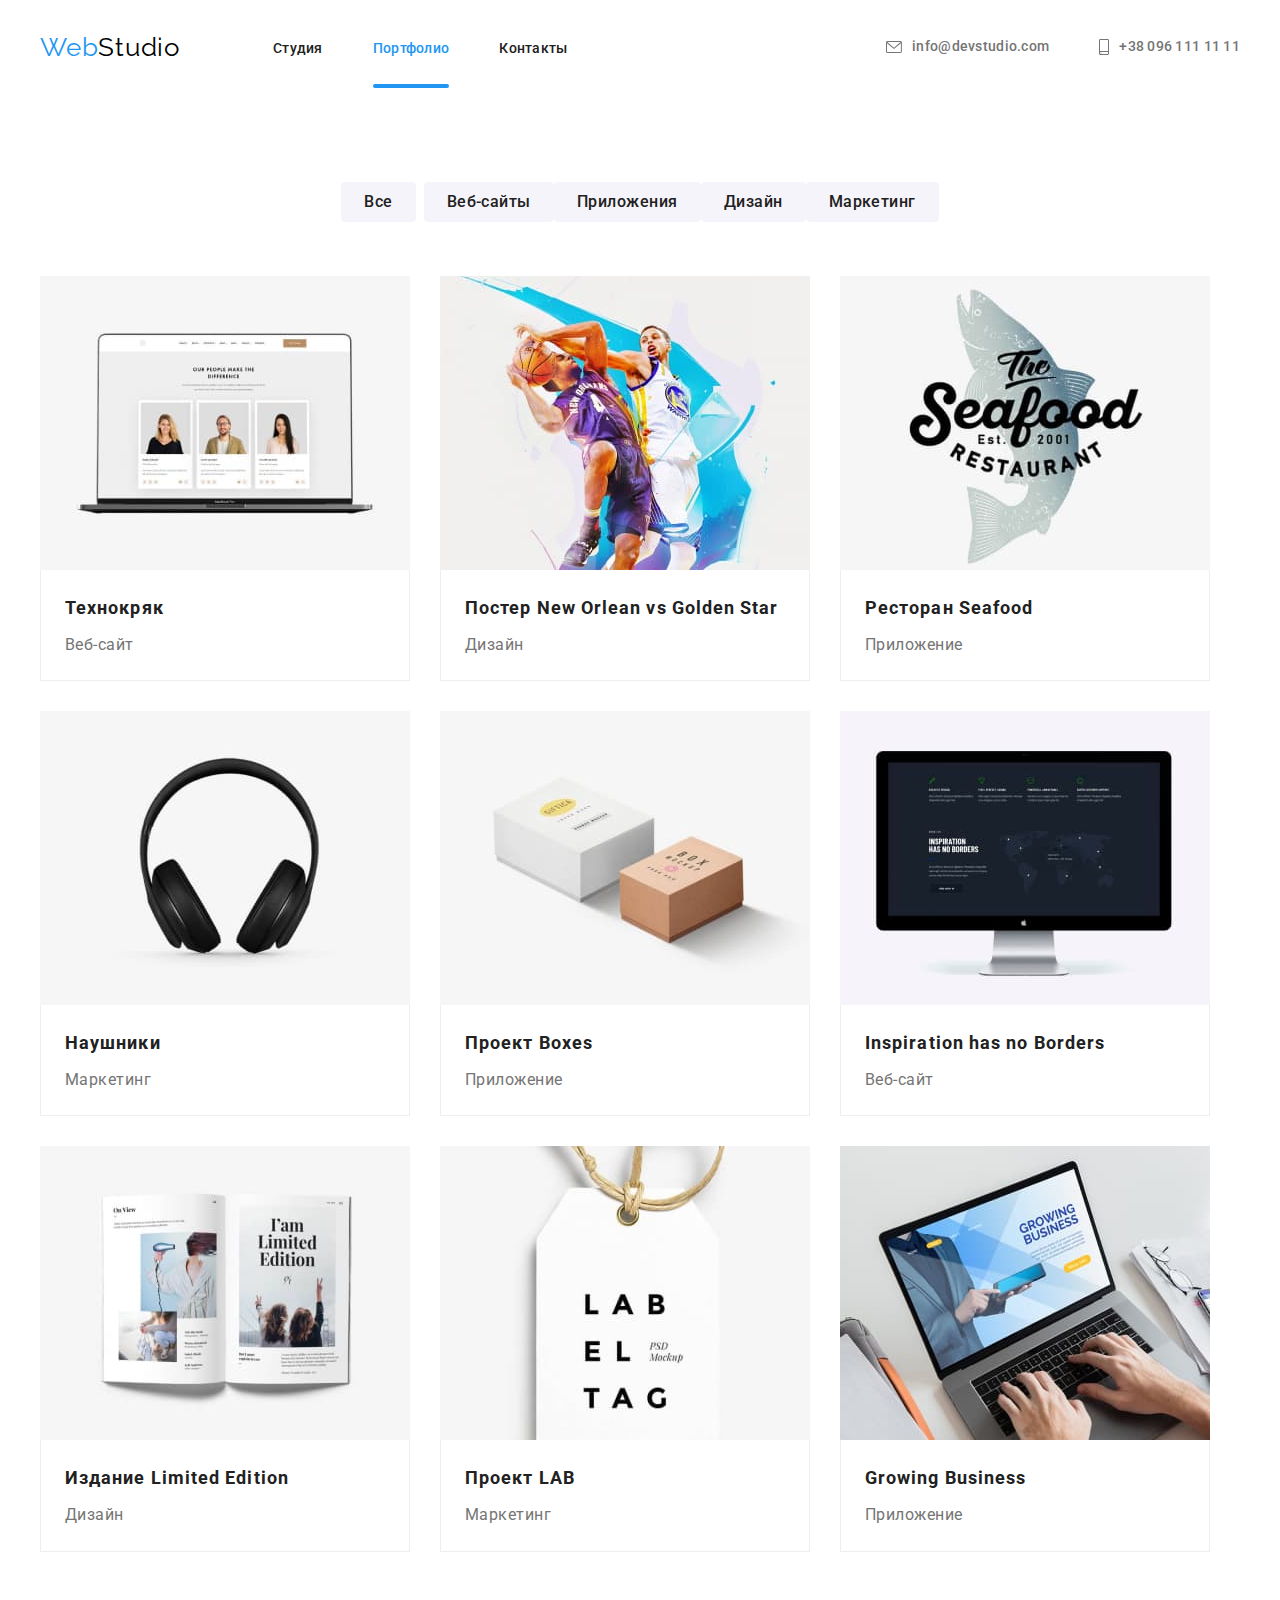
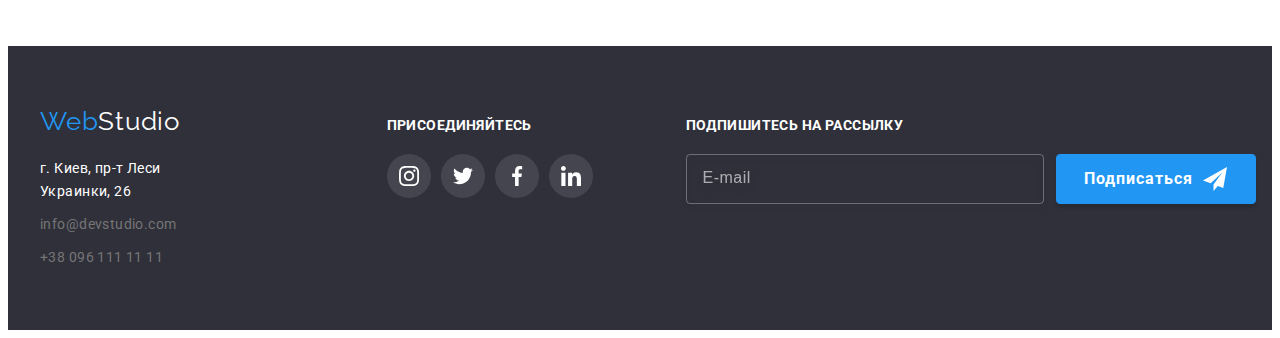
==== portfolio.html @ d7ea8ceb "BEM" ====
<!DOCTYPE html>
<html lang="en">
    <head>
        <meta charset="UTF-8" />
        <meta http-equiv="X-UA-Compatible" content="IE=edge" />
        <meta name="viewport" content="width=device-width, initial-scale=1.0" />
        <title>Document</title>
        <link rel="preconnect" href="https://fonts.googleapis.com">
        <link rel="preconnect" href="https://fonts.gstatic.com" crossorigin>
        <link href="https://fonts.googleapis.com/css2?family=Raleway:wght@700&family=Roboto:wght@400;500;700;900&display=swap" rel="stylesheet">
        <link rel="stylesheet" href="https://cdnjs.cloudflare.com/ajax/libs/modern-normalize/1.1.0/modern-normalize.min.css" integrity="sha512-wpPYUAdjBVSE4KJnH1VR1HeZfpl1ub8YT/NKx4PuQ5NmX2tKuGu6U/JRp5y+Y8XG2tV+wKQpNHVUX03MfMFn9Q==" crossorigin="anonymous" referrerpolicy="no-referrer" />
        <link rel="stylesheet" href="./css/styles.css"/>
      </head>
<body>
    <header class="header">
        <div class="container header-container">
            <nav class="navigation">
                <a href="./index.html" class="link list logo logo--margin" lang="en">
                    <span class="logo__color">Web</span>Studio</a>
                <ul class="list pagination">
                    <li class="pagination__item">
                        <a href="./index.html" class="link pagination__link">Студия</a>
                    </li>
                    <li class="pagination__item">
                        <a href="./portfolio.html" class="link pagination__link pagination__link--current">Портфолио</a>
                    </li>
                    <li class="pagination__item">
                        <a href="" class="link pagination__link">Контакты</a>
                    </li>
                </ul>
            </nav>
            <ul class="list connection">
                <li class="connection__item">
                    <a class="link connection__link" href="mailto:info@devstudio.com">
                        <svg class="connection__icon" width="16" height="12">
                            <use href="./images/icons.svg#icon-envelope"></use>
                        </svg>info@devstudio.com</a>
                </li>
                <li class="connection__item">
                     <a class="link connection__link" href="tel:+380961111111">
                        <svg class="connection__icon" width="10" height="16">
                            <use href="./images/icons.svg#icon-smartphone"></use>
                        </svg>+38 096 111 11 11</a>
                </li>
            </ul>
        </div>
    </header>
    <main>
        <section class="section">
            <div class="container">
                <h2 class="visually-hidden">Фильтр</h2>
                <ul class="list filter">
                    <li class="filter__item">
                        <button type="button" class="link filter__btn ">Все</button>
                    </li>
                    <li class="filter-item">
                        <button type="button" class="link filter__btn ">Веб-сайты</button>
                    </li>
                    <li class="filter-item">
                        <button type="button" class="link filter__btn ">Приложения</button>
                    </li> 
                    <li class="filter-item">
                        <button type="button" class="link filter__btn ">Дизайн</button>
                    </li>
                    <li class="filter-item">
                        <button type="button" class="link filter__btn ">Маркетинг</button>
                    </li> 
                </ul>
                <ul class="list main">
                    <li class="main__item">
                        <div class="main__overlay">
                            <img src="./images/portfolio/website.jpg" 
                            alt="Лептоп с открытым веб-сайтом" width="370">
                            <p class="main__text">Технокряк это современная площадка распространения коронавируса. Компании используют эту платформу для цифрового шпионажа и атак на защищённые сервера конкурентов.</p>
                        </div>
                        <div class="main__title-block">
                            <h3 class="main__title">Технокряк</h3>
                            <p class="main__after-title">Веб-сайт</p>
                        </div>
                    </li>
                    <li class="main__item">
                        <div class="main__overlay">
                            <img src="./images/portfolio/design.jpg" 
                            alt="Постер New Orlean vs Golden Star" width="370">
                            <p class="main__text">Технокряк это современная площадка 
                                распространения коронавируса. Компании используют эту 
                                платформу для цифрового шпионажа и атак на защищённые 
                                сервера конкурентов.</p>
                        </div>
                        <div class="main__title-block">
                            <h3 class="main__title">Постер New Orlean vs Golden Star</h3>
                            <p class="main__after-title">Дизайн</p>
                        </div>
                    </li>
                    <li class="main__item">
                        <div class="main__overlay">
                            <img src="./images/portfolio/seafood.jpg" 
                            alt="Ресторан Seafood" width="370">
                            <p class="main__text">Технокряк это современная площадка 
                                распространения коронавируса. Компании используют эту 
                                платформу для цифрового шпионажа и атак на защищённые
                                 сервера конкурентов.</p>
                        </div>
                        <div class="main__title-block">
                            <h3 class="main__title">Ресторан Seafood</h3>
                            <p class="main__after-title">Приложение</p>
                        </div>
                    </li>
                    <li class="main__item">
                        <div class="main__overlay">
                            <img src="./images/portfolio/headphone.jpg" 
                            alt="Проект Prime" width="370">
                            <p class="main__text">Технокряк это современная площадка 
                                распространения коронавируса. Компании используют эту 
                                платформу для цифрового шпионажа и атак на защищённые
                                 сервера конкурентов.</p>
                        </div>
                        <div class="main__title-block">
                            <h3 class="main__title">Наушники</h3>
                            <p class="main__after-title">Маркетинг</p>
                        </div>
                    </li>
                    <li class="main__item">
                        <div class="main__overlay">
                            <img src="./images/portfolio/application.jpg" 
                            alt="Проект Boxes" width="370">
                            <p class="main__text">Технокряк это современная площадка 
                                распространения коронавируса. Компании используют эту 
                                платформу для цифрового шпионажа и атак на защищённые 
                                сервера конкурентов.</p>
                        </div>
                        <div class="main__title-block">
                            <h3 class="main__title">Проект Boxes</h3>
                            <p class="main__after-title">Приложение</p>
                        </div>
                    </li>
                    <li class="main__item">
                        <div class="main__overlay">
                            <img src="./images/portfolio/monitor.jpg" 
                            alt="Монитор" width="370">
                            <p class="main__text">Технокряк это современная площадка 
                                распространения коронавируса. Компании используют эту 
                                платформу для цифрового шпионажа и атак на защищённые 
                                сервера конкурентов.</p>
                        </div>
                        <div class="main__title-block">
                            <h3 class="main__title" lang="en">Inspiration has no Borders</h3>
                            <p class="main__after-title">Веб-сайт</p>
                        </div>
                    </li>
                    <li class="main__item">
                        <div class="main__overlay">
                            <img src="./images/portfolio/book.jpg" 
                            alt="Книга" width="370">
                            <p class="main__text">Технокряк это современная площадка 
                                распространения коронавируса. Компании используют эту 
                                платформу для цифрового шпионажа и атак на защищённые 
                                сервера конкурентов.</p>
                        </div>
                        <div class="main__title-block">
                            <h3 class="main__title">Издание Limited Edition</h3>
                            <p class="main__after-title">Дизайн</p>
                        </div>
                    </li>
                    <li class="main__item">
                        <div class="main__overlay">
                            <img src="./images/portfolio/lab.jpg" 
                            alt="Проект LAB" width="370">
                            <p class="main__text">Технокряк это современная площадка 
                                распространения коронавируса. Компании используют эту 
                                платформу для цифрового шпионажа и атак на защищённые 
                                сервера конкурентов.</p>
                        </div>
                        <div class="main__title-block">
                            <h3 class="main__title">Проект LAB</h3>
                            <p class="main__after-title">Маркетинг</p>
                        </div>
                    </li>
                    <li class="main__item">
                        <div class="main__overlay">
                            <img src="./images/portfolio/laptop.jpg" 
                            alt="Лептоп" width="370">
                            <p class="main__text">Технокряк это современная площадка 
                                распространения коронавируса. Компании используют эту 
                                платформу для цифрового шпионажа и атак на защищённые 
                                сервера конкурентов.</p>
                        </div>
                        <div class="main__title-block">
                            <h3 class="main__title" lang="en">Growing Business</h3>
                            <p class="main__after-title">Приложение</p>
                        </div>
                    </li>
                </ul>
            </div>
        </section>
    </main>
    <footer class="footer">
        <div class="footer-container container">
            <div class="address">
                <a href="./index.html"  class="link list logo logo--white" lang="en">
                    <span class="logo__color">Web</span>Studio</a>
                <address class="address">
                <ul class="list address">
                    <li class="address__item">
                        <a class="link address__link" href="https://goo.gl/maps/pU8brR7gnoEHsKsn8" 
                        target="_blank" rel="noopener noreferrer">
                        г. Киев, пр-т Леси Украинки, 26</a>
                    </li>
                    <li class="address__item">
                        <a class="link address__connection" href="mailto:info@devstudio.com">info@devstudio.com</a>
                    </li>
                    <li class="address__item">
                        <a class="link address__connection" href="tel:+380961111111">+38 096 111 11 11</a>
                    </li>
                </ul>
                </address>
            </div>
            <div class="social social--direction">
                <h3 class="social__title">присоединяйтесь</h3>
                <div>
                    <ul class="social social--list list">
                        <li class="social__item">
                            <a href="" class="social__link social__link--color link">
                                <svg class="social__icon" width="20" height="20">
                                    <use href="./images/icons.svg#icon-instagram"></use>
                                </svg>
                            </a>
                        </li>
                        <li class="social__item">
                            <a href="" class="social__link social__link--color link">
                                <svg class="social__icon" width="20" height="20">
                                    <use href="./images/icons.svg#icon-twitter"></use>
                                </svg>
                            </a>
                        </li>
                        <li class="social__item">
                            <a href="" class="social__link social__link--color link">
                                <svg class="social__icon" width="20" height="20">
                                    <use href="./images/icons.svg#icon-facebook"></use>
                                </svg>
                            </a>
                        </li>
                        <li class="social__item">
                            <a href="" class="social__link social__link--color link">
                                <svg class="social__icon" width="20" height="20">
                                    <use href="./images/icons.svg#icon-linkedin"></use>
                                </svg>
                            </a>
                        </li>
                    </ul>   
                </div>
            </div>
            <div class="social social--direction social--margin">
                    <h3 class="social__title">подпишитесь на рассылку</h3>
                    <div class="social__form">
                    <label for="mail"></label>  
                    <input class="form__input" type="email" name="mail" id="mail" placeholder="E-mail" />
                    <button class="button button--position button--margin-left" type="submit">Подписаться
                    <svg class="button__icon" width="24" height="24">
                        <use href="./images/icons.svg#icon-send"></use>
                    </svg>
                    </button>
                    </div>
            </div>
        </div>
        
    </footer>
    
</body>
</html>
---- css/styles.css ----
:root {
    --main-title-color: #FFFFFF;
    --second-title-color: #212121;
    --main-text-color: #757575;
    --accent-color: #2196F3;
    --btn-color: #FFFFFF;
    --second-btn-color:#212121;
    --header-text-color: #212121;
    --header-connection-color: #757575;
    --footer-address-color: #FFFFFF;
    --footer-connection-color: rgba(255, 255, 255, 0.6);
    --card-color: #fff;
}

p, h1, h2, h3, h4, h5, h6 {
    margin: 0;
}

ul {
    margin: 0;
    padding: 0;
}

.container {
    width: 1200px;
    padding-left: 15px;
    padding-right: 15px;
    margin: 0 auto;
}

.section{
    padding-top: 94px;
    padding-bottom: 94px;
}

button {
    cursor: pointer;
}

body {
    font-family: Roboto, sans-serif;
}

img{
    display: block;
}

.list {
    list-style: none;
}

.link {
    text-decoration: none;
    outline: none;
}

.visually-hidden {
    position: absolute;
    white-space: nowrap;
    margin: -1px;

    width: 1px;
    height: 1px;
    overflow: hidden;
    border: 0;
    padding: 0;
    clip: rect(0 0 0 0);
    clip-path: inset(50%);
  }
/*------------------------HEADER------------------------*/

.header{
    padding-top: 24px;
    padding-bottom: 25px;
}

.header-container{
    display: flex;
    align-items: center;
}

.navigation{
    display: flex;
    align-items: center;
}

.logo {
    font-family: Raleway;
    font-size: 26px;
    line-height: 1.19;
    letter-spacing: 0.03em;
    color: black;  
}

.logo--margin{
    margin-right: 93px;
}

.logo__color{
    color: var(--accent-color);
}

.pagination{
    display: flex;
    justify-content: center;
}

.pagination__item:not(:last-child){
    margin-right: 50px;
}

.pagination__link {
    position:relative;

    transition-property: color;
    transition-duration: 250ms;
    transition-timing-function:cubic-bezier(0.4, 0, 0.2, 1);

    font-weight: 500;
    font-size: 14px;
    line-height: 1.14;
    letter-spacing: 0.02em;
    color: var(--header-text-color);
}

.pagination__link--current{
    color: var(--accent-color);

}

.header__link:focus,
.header__link:hover{
    color: var(--accent-color);
}

.pagination__link.pagination__link--current::after{
    position: absolute;
    bottom: -32px;  
    margin: 0; 

    content: '';
    width: 100%;
    height: 4px;
    background-color: var(--accent-color);
    border-radius: 2px;
    display: block; 
}

.connection{
    display: flex;
    align-items: center;
    margin-left: auto;
}

.connection__item:not(:last-child){
    margin-right: 50px;
}

.connection__link {
    display:flex;
    align-items:center;
    justify-content:center;

    font-weight: 500;
    font-size: 14px;
    line-height: 1.14;
    letter-spacing: 0.02em;
    color: var(--header-connection-color);
    width: 100%;
    height: 100%;

    transition-property: color;
    transition-duration: 250ms;
    transition-timing-function:cubic-bezier(0.4, 0, 0.2, 1);
}

.connection__icon{
    fill: currentColor;
    margin-right: 10px;
}

.connection__link:focus,
.connection__link:hover{
    color: var(--accent-color);
}

/*-----------------HERO-------------------*/

.hero {
    background-color: #2F303A;
    background-image: linear-gradient(rgba(47, 48, 58, 0.4),
    rgba(47, 48, 58, 0.4)),
    url(../images/hero-bg.jpg);
    background-repeat: no-repeat;
    background-position: center;
    background-size: cover;
}

.section--hero{
    text-align: center;
    padding: 200px 0 200px 0;
}

.hero__title {
    font-weight: 900;
    font-size: 44px;
    line-height: 1.36;
    text-align: center;
    letter-spacing: 0.06em;
    text-transform: uppercase;
    color: var(--main-title-color);
}

.button {
    font-family: inherit;
    font-size: 16px;
    line-height: 1.88;
    align-items: center;
    text-align: center;
    letter-spacing: 0.06em;
    color: var(--btn-color);
    width: 200px;
    height: 50px;
    background: var(--accent-color);
    box-shadow: 0px 4px 4px rgba(0, 0, 0, 0.15);
    border-radius: 4px;
    border: 1px solid var(--accent-color);
    outline: none;
}
.button--margin{
    margin-top: 30px;
}

/*-------------------OURS PRINCIPLE---------------*/

.principles{
    display: flex;
}

.principles__item{
    width: 270px;
}

.principles__item:not(:last-child){
    margin-right: 30px;
}


.principles__container{
    display: flex;
    justify-content: center;
    align-items: center;
    margin-bottom: 30px;

    width: 270px;
    height: 120px;
    background: #F5F4FA;
    border-radius: 4px;
 }

.principles__icon{
    width: 70px;
    height: 70px;

    background: #F5F4FA;
    border-radius: 4px;
    display: flex;
    justify-content: center;
    align-items: center;
}

.principles__title {
    font-size: 14px;
    line-height: 1.14;
    letter-spacing: 0.03em;
    text-transform: uppercase;
    color:var(--second-title-color);
}

.principles__after-title {
    font-size: 14px;
    line-height: 1.7;
    letter-spacing: 0.03em;
    color:var(--main-text-color);

    margin-top: 10px;
}

/*-----------------FUNCTIONS-------------*/

.container__title {
    font-size: 36px;
    line-height: 1.17;
    text-align: center;
    letter-spacing: 0.03em;
    color:var(--second-title-color);
}

.functions{
    display: flex;
    margin-top: 50px;
}

.functions__item{
    position: relative;
    display: flex;
    width: 370px;
    height: 294px;

    mix-blend-mode: normal;
    background-repeat: no-repeat;
    background-position: center;
    background-size: cover;
}

.functions__item:not(:last-child){
    margin-right: 30px;
}

.functions__title {
    position: absolute;
    display: flex;
    justify-content: center;
    align-items: center;
    width: 370px;
    height: 70px;
    margin-top: 224px;

    font-weight: 700;
    font-size: 14px;
    line-height: 1.14;
    text-align: center;
    letter-spacing: 0.03em;
    text-transform: uppercase; 
    color: var(--main-title-color);
    background-color:  rgba(47, 48, 58, 0.8);
}


/*-----------------OUR TEAM------------------*/

.team{
    background-color:  #F5F4FA;
}

.team-list{
    display: flex;
    margin-top: 50px;
}

.team-list__item{
    background-color: #fff;
    box-shadow: 0px 2px 1px 0px rgba(0, 0, 0, 0.2);
    box-shadow: 0px 1px 1px 0px rgba(0, 0, 0, 0.14);
    box-shadow: 0px 1px 3px 0px rgba(0, 0, 0, 0.12);
}

.team-list__item:not(:last-child){
    margin-right: 30px;
}

.team-container{
    padding-top: 30px;
    padding-bottom: 30px;
}

.team-container__title {
    font-weight: 500;
    font-size: 16px;
    line-height: 1.19;
    text-align: center;
    letter-spacing: 0.03em;
    color:var(--second-title-color);
}

.team-container__after-title{
    font-size: 16px;
    line-height: 1.19;
    text-align: center;
    letter-spacing: 0.03em;
    color:var(--main-text-color);
    margin-top: 10px;
    margin-bottom: 16px;
}

.social{
    display: flex;
    justify-content: center;
}

.social__item{
    width: 44px;
    height: 44px;
}

.social__item:not(:last-child){
    margin-right: 10px;
}

.social__link{
    display:flex;
    align-items:center;
    justify-content:center;
    width: 100%;
    height: 100%;

    background-color: #FFFFFF;
    border-radius:50%;
    color:  #AFB1B8;

    transition-property: color, bacground-color;
    transition-duration: 250ms;
    transition-timing-function:cubic-bezier(0.4, 0, 0.2, 1);
}

.social__icon{
    fill: currentColor;
}

.social__link:hover,
.social__link:focus{
    background-color: var(--accent-color);
    color: #FFFFFF;
}


/*-------------------------Clients--------------------*/

.clients{
    display: flex;
    justify-content: center;
    margin-top: 50px;
}

.clients__item:not(:last-child){
    margin-right: 30px;
}

.clients__link{
    display: flex;
    justify-content: center;
    align-items: center;

    color: #AFB1B8;
    width: 170px;
    height: 92px;
    border: 1px solid #AFB1B8;
    box-sizing: border-box;
    border-radius: 4px;

    transition-property: color, border;
    transition-duration: 250ms;
    transition-timing-function:cubic-bezier(0.4, 0, 0.2, 1);
}

.clients__icon{
    fill: currentColor;
}

.clients__link:hover,
.clients__link:focus{
    color: var(--accent-color); 
    border: 1px solid var(--accent-color);   
}

/*-------------------------FOOTER---------------------*/

.footer {
    background: #2F303A;
    padding-top: 60px;
    padding-bottom: 60px;
}
.footer-container{
    display: flex;
    align-items: baseline;
}

.address{
    margin-right: 70px;
}

.logo--white{
    color:white;
    margin-bottom: 20px;
    display: block;
}

.address__item:not(:last-child){
    margin-bottom: 9px;
}

.address__link{
    font-style: normal;
    font-size: 14px;
    line-height: 1.7;
    letter-spacing: 0.03em;
    color:var(--footer-address-color);
    
    transition-property: color;
    transition-duration: 250ms;
    transition-timing-function:cubic-bezier(0.4, 0, 0.2, 1);
}

.address__link:focus,
.address__link:hover{
    color: var(--accent-color);
}

.address__connection {
    font-style: normal;
    font-size: 14px;
    line-height: 1.7;
    letter-spacing: 0.03em;
    color:var(--header-connection-color);

    transition-property: color;
    transition-duration: 250ms;
    transition-timing-function:cubic-bezier(0.4, 0, 0.2, 1);
}

.address__connection:focus,
.address__connection:hover{
    color: var(--accent-color);
}

/*-----------------FOOTER SOCIAL-------------------*/

.social--direction{
    flex-direction: column;
}

.social__title{
    font-size: 14px;
    line-height: 1.14;
    letter-spacing: 0.03em;
    text-transform: uppercase;
    color: var(--main-title-color);
}

.social--list{
    padding-top: 20px;
}

.social__link--color{
    background-color: rgba(255, 255, 255, 0.1);
    color:  #FFFFFF;
}

.social__link.social__link--color:hover,
.social__link.social__link--color:focus{
    background-color: var(--accent-color);
}

.social--margin{
    margin-left: 93px;
}

.social__form{
    display: flex;
    margin-top: 20px;
}

.form__input::placeholder{
    font-weight: normal;
    font-size: 16px;
    line-height: 1.25;
    display: flex;
    align-items: center;
    letter-spacing: 0.03em;
    color: rgba(255, 255, 255, 0.6);
}

.form__input{
    width: 358px;
    height: 50px;
    border: 1px solid rgba(255, 255, 255, 0.3);
    box-sizing: border-box;
    filter: drop-shadow(0px 4px 4px rgba(0, 0, 0, 0.15));
    border-radius: 4px;
    background-color: transparent;
    color: #FFFFFF;
    margin: 0;
    padding: 15px 16px;
}

.button--position{
    font-weight: 700;
    display: flex;
    justify-content: center;
}

.button--margin-left{
    margin-left: 12px;
}

.button__icon{
    fill: currentColor;
    padding-left: 10px;
}



/*-------------------------BACKDROP-------------------------*/

.backdrop{
    position: fixed;
    top: 0;
    left: 0;
    width: 100%;
    height: 100%;
    background-color:  rgba(0, 0, 0, 0.2);
    transition:  opacity 500ms, visibility 500ms;
}

.modal{
    position: absolute;
    top: 50%;
    left: 50%;
    transform: translate(-50%, -50%);

    width: 528px;
    min-height: 581px;
    background-color: #FFFFFF;
    box-shadow: 0px 1px 3px rgba(0, 0, 0, 0.12), 0px 1px 1px rgba(0, 0, 0, 0.14), 0px 2px 1px rgba(0, 0, 0, 0.2);
    border-radius: 4px;
}

.modal__close{
    position: absolute;
    top: 8px;
    right: 8px;
    width: 30px;
    height: 30px;
    border: 1px solid rgba(0, 0, 0, 0.1);
    border-radius: 50%;
    box-sizing: border-box;
    display: flex;
    align-items: center;
    justify-content: center;
} 

.modal__icon{
    transition-property: color;
    transition-duration: 250ms;
    transition-timing-function:cubic-bezier(0.4, 0, 0.2, 1);
}

.modal__icon:hover{
    fill: var(--accent-color);
}

.is-hidden{
    visibility: hidden;
    opacity: 0;
    pointer-events: none;
}

/*------------------------FORM---------------------*/

.form{
    display: flex;
    flex-direction: column;
    justify-content: center;
    align-items: center;
    width: auto;
    margin-left: auto;
    margin-right: auto;
    padding: 40px;
}

.form__title{
    font-weight: 700;
    font-size: 20px;
    line-height: 1.15;
    text-align: center;
    letter-spacing: 0.03em;
    color:var(--header-text-color);
    margin-bottom: 12px;
}

.form-field{
    position: relative;
    display: flex;
    flex-direction: column;
    margin-bottom: 20px;
    border: 0;
}

.form-field__label{
    margin-bottom: 4px;
    font-size: 12px;
    line-height: 1.17;
    letter-spacing: 0.01em;
    color: #757575;
}

.form-field__input{
    font:inherit;
    margin: 0;
    padding: 11px 40px;
    width: 448px;
    height: 40px;
    border: 1px solid rgba(33, 33, 33, 0.2);
    box-sizing: border-box;
    border-radius: 4px;

    transition-property: border;
    transition-duration: 250ms;
    transition-timing-function:cubic-bezier(0.4, 0, 0.2, 1);
}

.form-field__icon{
    position: absolute;
    top: 50%;
    left: 12px;
    display: inline-block;
    fill: currentColor;

    transition-property: color;
    transition-duration: 250ms;
    transition-timing-function:cubic-bezier(0.4, 0, 0.2, 1);
}

.form-field__input:focus{
    border: 1px solid var(--accent-color);
    outline: none;
}

.form-field:focus-within .form-field__icon{
    color: var(--accent-color);
}

.form-field__textarea{
    width: 448px;
    height: 120px;
    border: 1px solid rgba(33, 33, 33, 0.2);
    box-sizing: border-box;
    border-radius: 4px;
    padding-top: 12px;
    padding-left: 16px;
    resize: none;

    transition-property: border;
    transition-duration: 250ms;
    transition-timing-function:cubic-bezier(0.4, 0, 0.2, 1);
}

.form-field__textarea::placeholder{
    font-weight: normal;
    font-size: 14px;
    line-height: 1.14;
    letter-spacing: 0.01em;
    color: rgba(117, 117, 117, 0.5);
}

.form-field__textarea:focus{
    border: 1px solid var(--accent-color);
    outline: none;
}

/*----------------CHECKBOX------------------*/

.checkbox{
    display: flex;
    align-items: center;
    justify-content: center;
    font-weight: 400;
    font-size: 14px;
    line-height: 1.71;
    letter-spacing: 0.03em;
    color: var(--main-text-color);
    margin-bottom: 30px;
}

.checkbox__input{
    position: absolute;
    width: 1px;
    height: 1px;
    margin: -1px;
    border: 0;
    padding: 0;
    clip: rect(0 0 0 0);
    overflow: hidden;
}

.checkbox__icon{
    width: 16px;
    height: 15px;
    display: inline-block;
    border: 1px solid #212121;
    border-radius: 4px;
    margin-right: 8px;
 
    transition-duration: 250ms;
    transition-timing-function:cubic-bezier(0.4, 0, 0.2, 1);
}

.checkbox__input:checked + .checkbox__icon{
   border-color: var(--accent-color);
   background-color: var(--accent-color);
   background-image: url('../images/svg/check.svg');
   background-size:contain;
   background-origin:border-box;
    }

.agreement{
    color: var(--accent-color);
}

/*----------------PORTFOLIO-----------------*/

.filter{
    display: flex;
    justify-content: center;
    margin-bottom: 54px;
}

.filter__item:not(:last-child){
    margin-right: 8px;
}

.filter__btn{
    font-family: inherit;
    font-weight: 500;
    font-size: 16px;
    line-height: 1.6;
    text-align: center;
    letter-spacing: 0.03em;
    color: var(--second-btn-color);
    padding: 6px 22px 6px 22px;
    outline: none;
    background: #F5F4FA;
    border-radius: 4px;
    border: 1px solid #F5F4FA;

    transition-property: color, background-color, box-shadow;
    transition-duration: 250ms;
    transition-timing-function:cubic-bezier(0.4, 0, 0.2, 1);
}

.filter__btn:focus,
.filter__btn:hover{
    color:var(--btn-color);
    background-color:var(--accent-color);
    box-shadow: 0px 3px 1px rgba(0, 0, 0, 0.1), 0px 1px 2px rgba(0, 0, 0, 0.08), 0px 2px 2px rgba(0, 0, 0, 0.12);
}

.main{
    display: flex;
    flex-wrap: wrap;
    margin-left: -30px;
    margin-top: -30px;
}

.main__item{
    margin-left: 30px;
    margin-top: 30px;
    width: 370px;
    background-color: var(--card-color);

    transition-property: border, box-shadow;
    transition-duration: 250ms;
    transition-timing-function:cubic-bezier(0.4, 0, 0.2, 1);
}

.main__item:hover,
.main__item:focus{
    border: 1px solid #EEEEEE;
    box-sizing: border-box;
    box-shadow: 0px 1px 1px 
    rgba(0, 0, 0, 0.12), 0px 4px 4px 
    rgba(0, 0, 0, 0.06), 1px 4px 6px 
    rgba(0, 0, 0, 0.16);
}

.main__overlay{
    position: relative;
    overflow: hidden;
}

.main__text{
    position: absolute;
    transform: translateY(0);
    transition-property: transform;
    transition-duration: 250ms;
    transition-timing-function:cubic-bezier(0.4, 0, 0.2, 1);

    font-size: 18px;
    line-height: 1.6;  
    letter-spacing: 0.03em;
    color: var(--main-title-color);
    background-color: rgba(33, 150, 243, 0.9);
    display: flex;
    justify-content: center;
    align-items: center;
    width: 370px;
    height: 294px;
    padding: 63px 24px;
    overflow: auto;
}

.main__text::after{
    content: '';
    width: 100%;
    height: 100%;
    display: block;
    position: absolute;
    top: 0;
    right: 0;
    left: 0;
    bottom: 0;  
    margin: 0;
}

.main__item:hover .main__text,
.main__item:focus .main__text{
    transform: translateY(-100%);
}

.main__title-block{
    display: block;
    padding: 20px 24px;
    box-sizing: border-box;
    border-right: 1px solid #EEEEEE;
    border-bottom: 1px solid #EEEEEE;
    border-left: 1px solid #EEEEEE;
}

.main__title{
    font-size: 18px;
    line-height: 2;
    letter-spacing: 0.06em;
    color:var(--second-title-color);
}

.main__after-title{
    display: block;
    font-size: 16px;
    line-height: 1.9;
    letter-spacing: 0.03em;
    color:var(--main-text-color);
    margin-top: 4px;
}
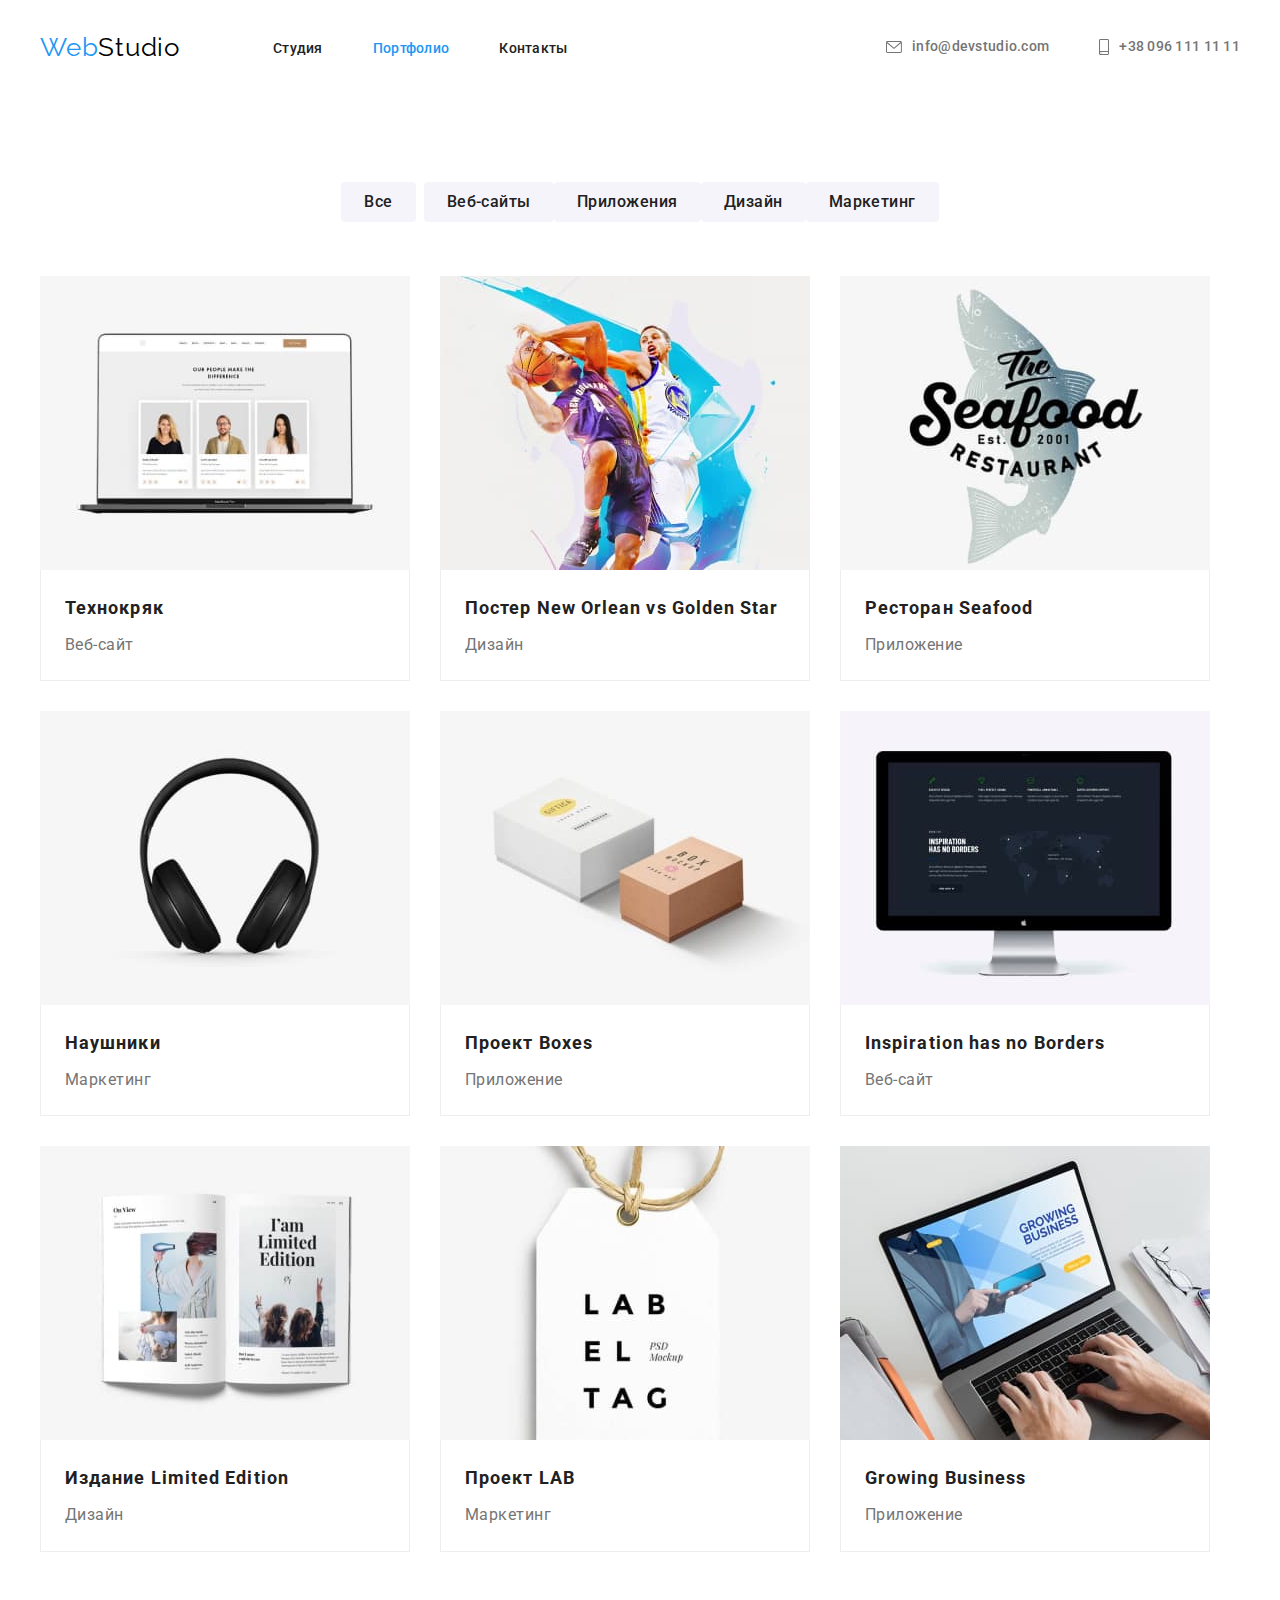
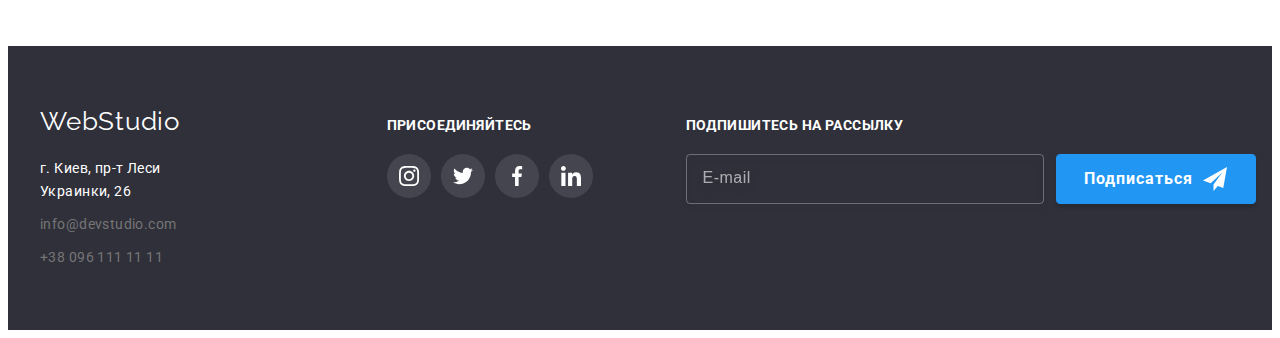
==== commit 7e465dee: "ДЗ7" ====
--- a/portfolio.html
+++ b/portfolio.html
@@ -9,14 +9,14 @@
         <link rel="preconnect" href="https://fonts.gstatic.com" crossorigin>
         <link href="https://fonts.googleapis.com/css2?family=Raleway:wght@700&family=Roboto:wght@400;500;700;900&display=swap" rel="stylesheet">
         <link rel="stylesheet" href="https://cdnjs.cloudflare.com/ajax/libs/modern-normalize/1.1.0/modern-normalize.min.css" integrity="sha512-wpPYUAdjBVSE4KJnH1VR1HeZfpl1ub8YT/NKx4PuQ5NmX2tKuGu6U/JRp5y+Y8XG2tV+wKQpNHVUX03MfMFn9Q==" crossorigin="anonymous" referrerpolicy="no-referrer" />
-        <link rel="stylesheet" href="./css/styles.css"/>
+        <link rel="stylesheet" href="./css/main.css">
       </head>
 <body>
     <header class="header">
-        <div class="container header-container">
+        <div class=" header__container container">
             <nav class="navigation">
-                <a href="./index.html" class="link list logo logo--margin" lang="en">
-                    <span class="logo__color">Web</span>Studio</a>
+                <a href="./index.html" class="link list logo navigation__logo" lang="en">
+                    <span class="logo__accent">Web</span>Studio</a>
                 <ul class="list pagination">
                     <li class="pagination__item">
                         <a href="./index.html" class="link pagination__link">Студия</a>
@@ -250,12 +250,12 @@
                     </ul>   
                 </div>
             </div>
-            <div class="social social--direction social--margin">
+            <div class="social social--direction container__social">
                     <h3 class="social__title">подпишитесь на рассылку</h3>
                     <div class="social__form">
                     <label for="mail"></label>  
                     <input class="form__input" type="email" name="mail" id="mail" placeholder="E-mail" />
-                    <button class="button button--position button--margin-left" type="submit">Подписаться
+                    <button class="button button--position social__button" type="submit">Подписаться
                     <svg class="button__icon" width="24" height="24">
                         <use href="./images/icons.svg#icon-send"></use>
                     </svg>
--- a/css/main.css
+++ b/css/main.css
@@ -0,0 +1,1136 @@
+:root {
+  --main-title-color: #FFFFFF;
+  --second-title-color: #212121;
+  --main-text-color: #757575;
+  --accent-color: #2196F3;
+  --btn-color: #FFFFFF;
+  --second-btn-color:#212121;
+  --header-text-color: #212121;
+  --header-connection-color: #757575;
+  --footer-address-color: #FFFFFF;
+  --footer-connection-color: rgba(255, 255, 255, 0.6);
+  --card-color: #fff;
+  --link-font-size: 14px;
+}
+
+.visually-hidden {
+  position: absolute;
+  white-space: nowrap;
+  margin: -1px;
+  width: 1px;
+  height: 1px;
+  overflow: hidden;
+  border: 0;
+  padding: 0;
+  clip: rect(0 0 0 0);
+  -webkit-clip-path: inset(50%);
+          clip-path: inset(50%);
+}
+
+p, h1, h2, h3, h4, h5, h6 {
+  margin: 0;
+}
+
+ul {
+  margin: 0;
+  padding: 0;
+}
+
+img {
+  display: block;
+}
+
+button {
+  cursor: pointer;
+}
+
+body {
+  font-family: Roboto, sans-serif;
+}
+
+.list {
+  list-style: none;
+}
+
+.link {
+  text-decoration: none;
+  outline: none;
+}
+
+.container {
+  width: 1200px;
+  padding-left: 15px;
+  padding-right: 15px;
+  margin: 0 auto;
+}
+
+.section {
+  padding-top: 94px;
+  padding-bottom: 94px;
+}
+
+.logo {
+  font-family: Raleway;
+  font-size: 26px;
+  line-height: 1.19;
+  letter-spacing: 0.03em;
+  color: black;
+  list-style: none;
+}
+
+.logo__accent {
+  color: var(--accent-color);
+}
+
+.button {
+  font-family: inherit;
+  font-size: 16px;
+  line-height: 1.88;
+  -webkit-box-align: center;
+      -ms-flex-align: center;
+          align-items: center;
+  text-align: center;
+  letter-spacing: 0.06em;
+  color: var(--btn-color);
+  width: 200px;
+  height: 50px;
+  background: var(--accent-color);
+  -webkit-box-shadow: 0px 4px 4px rgba(0, 0, 0, 0.15);
+          box-shadow: 0px 4px 4px rgba(0, 0, 0, 0.15);
+  border-radius: 4px;
+  border: 1px solid var(--accent-color);
+  outline: none;
+}
+
+.social {
+  display: -webkit-box;
+  display: -ms-flexbox;
+  display: flex;
+  -webkit-box-pack: center;
+      -ms-flex-pack: center;
+          justify-content: center;
+}
+
+.social__item {
+  width: 44px;
+  height: 44px;
+}
+
+.social__item:not(:last-child) {
+  margin-right: 10px;
+}
+
+.social__link {
+  display: -webkit-box;
+  display: -ms-flexbox;
+  display: flex;
+  -webkit-box-align: center;
+      -ms-flex-align: center;
+          align-items: center;
+  -webkit-box-pack: center;
+      -ms-flex-pack: center;
+          justify-content: center;
+  width: 100%;
+  height: 100%;
+  background-color: #FFFFFF;
+  border-radius: 50%;
+  color: #AFB1B8;
+  -webkit-transition-property: color, bacground-color;
+  transition-property: color, bacground-color;
+  -webkit-transition-duration: 250ms;
+          transition-duration: 250ms;
+  -webkit-transition-timing-function: cubic-bezier(0.4, 0, 0.2, 1);
+          transition-timing-function: cubic-bezier(0.4, 0, 0.2, 1);
+}
+
+.social__link:hover, .social__link:focus {
+  background-color: var(--accent-color);
+  color: #FFFFFF;
+}
+
+.social__icon {
+  fill: currentColor;
+}
+
+.backdrop {
+  position: fixed;
+  top: 0;
+  left: 0;
+  width: 100%;
+  height: 100%;
+  background-color: rgba(0, 0, 0, 0.2);
+  -webkit-transition: opacity 500ms, visibility 500ms;
+  transition: opacity 500ms, visibility 500ms;
+}
+
+.modal {
+  position: absolute;
+  top: 50%;
+  left: 50%;
+  -webkit-transform: translate(-50%, -50%);
+          transform: translate(-50%, -50%);
+  width: 528px;
+  min-height: 581px;
+  background-color: #FFFFFF;
+  -webkit-box-shadow: 0px 1px 3px rgba(0, 0, 0, 0.12), 0px 1px 1px rgba(0, 0, 0, 0.14), 0px 2px 1px rgba(0, 0, 0, 0.2);
+          box-shadow: 0px 1px 3px rgba(0, 0, 0, 0.12), 0px 1px 1px rgba(0, 0, 0, 0.14), 0px 2px 1px rgba(0, 0, 0, 0.2);
+  border-radius: 4px;
+}
+
+.modal__close {
+  position: absolute;
+  top: 8px;
+  right: 8px;
+  width: 30px;
+  height: 30px;
+  border: 1px solid rgba(0, 0, 0, 0.1);
+  border-radius: 50%;
+  -webkit-box-sizing: border-box;
+          box-sizing: border-box;
+  display: -webkit-box;
+  display: -ms-flexbox;
+  display: flex;
+  -webkit-box-align: center;
+      -ms-flex-align: center;
+          align-items: center;
+  -webkit-box-pack: center;
+      -ms-flex-pack: center;
+          justify-content: center;
+}
+
+.modal__icon {
+  -webkit-transition-property: color;
+  transition-property: color;
+  -webkit-transition-duration: 250ms;
+          transition-duration: 250ms;
+  -webkit-transition-timing-function: cubic-bezier(0.4, 0, 0.2, 1);
+          transition-timing-function: cubic-bezier(0.4, 0, 0.2, 1);
+}
+
+.modal__icon:hover {
+  fill: var(--accent-color);
+}
+
+.is-hidden {
+  visibility: hidden;
+  opacity: 0;
+  pointer-events: none;
+}
+
+.form {
+  display: -webkit-box;
+  display: -ms-flexbox;
+  display: flex;
+  -webkit-box-orient: vertical;
+  -webkit-box-direction: normal;
+      -ms-flex-direction: column;
+          flex-direction: column;
+  -webkit-box-pack: center;
+      -ms-flex-pack: center;
+          justify-content: center;
+  -webkit-box-align: center;
+      -ms-flex-align: center;
+          align-items: center;
+  width: auto;
+  margin-left: auto;
+  margin-right: auto;
+  padding: 40px;
+}
+
+.form__title {
+  font-weight: 700;
+  font-size: 20px;
+  line-height: 1.15;
+  text-align: center;
+  letter-spacing: 0.03em;
+  color: var(--header-text-color);
+  margin-bottom: 12px;
+}
+
+.form-field {
+  position: relative;
+  display: -webkit-box;
+  display: -ms-flexbox;
+  display: flex;
+  -webkit-box-orient: vertical;
+  -webkit-box-direction: normal;
+      -ms-flex-direction: column;
+          flex-direction: column;
+  margin-bottom: 20px;
+  border: 0;
+}
+
+.form-field__label {
+  margin-bottom: 4px;
+  font-size: 12px;
+  line-height: 1.17;
+  letter-spacing: 0.01em;
+  color: #757575;
+}
+
+.form-field__input {
+  font: inherit;
+  margin: 0;
+  padding: 11px 40px;
+  width: 448px;
+  height: 40px;
+  border: 1px solid rgba(33, 33, 33, 0.2);
+  -webkit-box-sizing: border-box;
+          box-sizing: border-box;
+  border-radius: 4px;
+  -webkit-transition-property: border;
+  transition-property: border;
+  -webkit-transition-duration: 250ms;
+          transition-duration: 250ms;
+  -webkit-transition-timing-function: cubic-bezier(0.4, 0, 0.2, 1);
+          transition-timing-function: cubic-bezier(0.4, 0, 0.2, 1);
+}
+
+.form-field__input:focus {
+  border: 1px solid var(--accent-color);
+  outline: none;
+}
+
+.form-field__icon {
+  position: absolute;
+  top: 50%;
+  left: 12px;
+  display: inline-block;
+  fill: currentColor;
+  -webkit-transition-property: color;
+  transition-property: color;
+  -webkit-transition-duration: 250ms;
+          transition-duration: 250ms;
+  -webkit-transition-timing-function: cubic-bezier(0.4, 0, 0.2, 1);
+          transition-timing-function: cubic-bezier(0.4, 0, 0.2, 1);
+}
+
+.form-field:focus-within .form-field__icon {
+  color: var(--accent-color);
+}
+
+.form-field__textarea {
+  width: 448px;
+  height: 120px;
+  border: 1px solid rgba(33, 33, 33, 0.2);
+  -webkit-box-sizing: border-box;
+          box-sizing: border-box;
+  border-radius: 4px;
+  padding-top: 12px;
+  padding-left: 16px;
+  resize: none;
+  -webkit-transition-property: border;
+  transition-property: border;
+  -webkit-transition-duration: 250ms;
+          transition-duration: 250ms;
+  -webkit-transition-timing-function: cubic-bezier(0.4, 0, 0.2, 1);
+          transition-timing-function: cubic-bezier(0.4, 0, 0.2, 1);
+}
+
+.form-field__textarea::-webkit-input-placeholder {
+  font-weight: normal;
+  font-size: 14px;
+  line-height: 1.14;
+  letter-spacing: 0.01em;
+  color: rgba(117, 117, 117, 0.5);
+}
+
+.form-field__textarea:-ms-input-placeholder {
+  font-weight: normal;
+  font-size: 14px;
+  line-height: 1.14;
+  letter-spacing: 0.01em;
+  color: rgba(117, 117, 117, 0.5);
+}
+
+.form-field__textarea::-ms-input-placeholder {
+  font-weight: normal;
+  font-size: 14px;
+  line-height: 1.14;
+  letter-spacing: 0.01em;
+  color: rgba(117, 117, 117, 0.5);
+}
+
+.form-field__textarea::placeholder {
+  font-weight: normal;
+  font-size: 14px;
+  line-height: 1.14;
+  letter-spacing: 0.01em;
+  color: rgba(117, 117, 117, 0.5);
+}
+
+.form-field__textarea:focus {
+  border: 1px solid var(--accent-color);
+  outline: none;
+}
+
+.checkbox {
+  display: -webkit-box;
+  display: -ms-flexbox;
+  display: flex;
+  -webkit-box-align: center;
+      -ms-flex-align: center;
+          align-items: center;
+  -webkit-box-pack: center;
+      -ms-flex-pack: center;
+          justify-content: center;
+  font-weight: 400;
+  font-size: 14px;
+  line-height: 1.71;
+  letter-spacing: 0.03em;
+  color: var(--main-text-color);
+  margin-bottom: 30px;
+}
+
+.checkbox__input {
+  position: absolute;
+  width: 1px;
+  height: 1px;
+  margin: -1px;
+  border: 0;
+  padding: 0;
+  clip: rect(0 0 0 0);
+  overflow: hidden;
+}
+
+.checkbox__input:checked + .checkbox__icon {
+  border-color: var(--accent-color);
+  background-color: var(--accent-color);
+  background-image: url("../images/svg/check.svg");
+  background-size: contain;
+  background-origin: border-box;
+}
+
+.checkbox__icon {
+  width: 16px;
+  height: 15px;
+  display: inline-block;
+  border: 1px solid #212121;
+  border-radius: 4px;
+  margin-right: 8px;
+  -webkit-transition-duration: 250ms;
+          transition-duration: 250ms;
+  -webkit-transition-timing-function: cubic-bezier(0.4, 0, 0.2, 1);
+          transition-timing-function: cubic-bezier(0.4, 0, 0.2, 1);
+}
+
+.agreement {
+  color: var(--accent-color);
+}
+
+.header {
+  padding-top: 24px;
+  padding-bottom: 25px;
+}
+
+.header__container {
+  display: -webkit-box;
+  display: -ms-flexbox;
+  display: flex;
+  -webkit-box-align: center;
+      -ms-flex-align: center;
+          align-items: center;
+}
+
+.navigation {
+  display: -webkit-box;
+  display: -ms-flexbox;
+  display: flex;
+  -webkit-box-align: center;
+      -ms-flex-align: center;
+          align-items: center;
+}
+
+.navigation__logo {
+  margin-right: 93px;
+}
+
+.pagination {
+  display: -webkit-box;
+  display: -ms-flexbox;
+  display: flex;
+  -webkit-box-pack: center;
+      -ms-flex-pack: center;
+          justify-content: center;
+}
+
+.pagination__item:not(:last-child) {
+  margin-right: 50px;
+}
+
+.pagination__link {
+  position: relative;
+  -webkit-transition-property: color;
+  transition-property: color;
+  -webkit-transition-duration: 250ms;
+          transition-duration: 250ms;
+  -webkit-transition-timing-function: cubic-bezier(0.4, 0, 0.2, 1);
+          transition-timing-function: cubic-bezier(0.4, 0, 0.2, 1);
+  font-weight: 500;
+  font-size: var(--link-font-size);
+  line-height: 1.14;
+  letter-spacing: 0.02em;
+  color: var(--header-text-color);
+}
+
+.pagination__link:focus, .pagination__link:hover {
+  color: var(--accent-color);
+}
+
+.pagination__link--current {
+  color: var(--accent-color);
+}
+
+.pagination__link .pagination__link--current::after {
+  position: absolute;
+  bottom: -32px;
+  margin: 0;
+  content: '';
+  width: 100%;
+  height: 4px;
+  background-color: var(--accent-color);
+  border-radius: 2px;
+  display: block;
+}
+
+.connection {
+  display: -webkit-box;
+  display: -ms-flexbox;
+  display: flex;
+  -webkit-box-align: center;
+      -ms-flex-align: center;
+          align-items: center;
+  margin-left: auto;
+}
+
+.connection__item:not(:last-child) {
+  margin-right: 50px;
+}
+
+.connection__link {
+  display: -webkit-box;
+  display: -ms-flexbox;
+  display: flex;
+  -webkit-box-align: center;
+      -ms-flex-align: center;
+          align-items: center;
+  -webkit-box-pack: center;
+      -ms-flex-pack: center;
+          justify-content: center;
+  font-weight: 500;
+  font-size: var(--link-font-size);
+  line-height: 1.14;
+  letter-spacing: 0.02em;
+  color: var(--header-connection-color);
+  width: 100%;
+  height: 100%;
+  -webkit-transition-property: color;
+  transition-property: color;
+  -webkit-transition-duration: 250ms;
+          transition-duration: 250ms;
+  -webkit-transition-timing-function: cubic-bezier(0.4, 0, 0.2, 1);
+          transition-timing-function: cubic-bezier(0.4, 0, 0.2, 1);
+}
+
+.connection__link:focus, .connection__link:hover {
+  color: var(--accent-color);
+}
+
+.connection__icon {
+  fill: currentColor;
+  margin-right: 10px;
+}
+
+.hero {
+  background-color: #2F303A;
+  background-image: -webkit-gradient(linear, left top, left bottom, from(rgba(47, 48, 58, 0.4)), to(rgba(47, 48, 58, 0.4))), url(../images/hero-bg.jpg);
+  background-image: linear-gradient(rgba(47, 48, 58, 0.4), rgba(47, 48, 58, 0.4)), url(../images/hero-bg.jpg);
+  background-repeat: no-repeat;
+  background-position: center;
+  background-size: cover;
+}
+
+.hero__section {
+  text-align: center;
+  padding: 200px 0 200px 0;
+}
+
+.hero__title {
+  font-weight: 900;
+  font-size: 44px;
+  line-height: 1.36;
+  text-align: center;
+  letter-spacing: 0.06em;
+  text-transform: uppercase;
+  color: var(--main-title-color);
+}
+
+.hero__button {
+  margin-top: 30px;
+}
+
+.principles {
+  display: -webkit-box;
+  display: -ms-flexbox;
+  display: flex;
+}
+
+.principles__item {
+  width: 270px;
+}
+
+.principles__item:not(:last-child) {
+  margin-right: 30px;
+}
+
+.principles__container {
+  display: -webkit-box;
+  display: -ms-flexbox;
+  display: flex;
+  -webkit-box-pack: center;
+      -ms-flex-pack: center;
+          justify-content: center;
+  -webkit-box-align: center;
+      -ms-flex-align: center;
+          align-items: center;
+  margin-bottom: 30px;
+  width: 270px;
+  height: 120px;
+  background: #F5F4FA;
+  border-radius: 4px;
+}
+
+.principles__icon {
+  width: 70px;
+  height: 70px;
+  background: #F5F4FA;
+  border-radius: 4px;
+  display: -webkit-box;
+  display: -ms-flexbox;
+  display: flex;
+  -webkit-box-pack: center;
+      -ms-flex-pack: center;
+          justify-content: center;
+  -webkit-box-align: center;
+      -ms-flex-align: center;
+          align-items: center;
+}
+
+.principles__title {
+  font-size: 14px;
+  line-height: 1.14;
+  letter-spacing: 0.03em;
+  text-transform: uppercase;
+  color: var(--second-title-color);
+}
+
+.principles__after-title {
+  font-size: 14px;
+  line-height: 1.7;
+  letter-spacing: 0.03em;
+  color: var(--main-text-color);
+  margin-top: 10px;
+}
+
+.container__title {
+  font-size: 36px;
+  line-height: 1.17;
+  text-align: center;
+  letter-spacing: 0.03em;
+  color: var(--second-title-color);
+}
+
+.functions {
+  display: -webkit-box;
+  display: -ms-flexbox;
+  display: flex;
+  margin-top: 50px;
+}
+
+.functions__item {
+  position: relative;
+  display: -webkit-box;
+  display: -ms-flexbox;
+  display: flex;
+  width: 370px;
+  height: 294px;
+  mix-blend-mode: normal;
+  background-repeat: no-repeat;
+  background-position: center;
+  background-size: cover;
+}
+
+.functions__item:not(:last-child) {
+  margin-right: 30px;
+}
+
+.functions__title {
+  position: absolute;
+  display: -webkit-box;
+  display: -ms-flexbox;
+  display: flex;
+  -webkit-box-pack: center;
+      -ms-flex-pack: center;
+          justify-content: center;
+  -webkit-box-align: center;
+      -ms-flex-align: center;
+          align-items: center;
+  width: 370px;
+  height: 70px;
+  margin-top: 224px;
+  font-weight: 700;
+  font-size: 14px;
+  line-height: 1.14;
+  text-align: center;
+  letter-spacing: 0.03em;
+  text-transform: uppercase;
+  color: var(--main-title-color);
+  background-color: rgba(47, 48, 58, 0.8);
+}
+
+.team {
+  background-color: #F5F4FA;
+}
+
+.team-list {
+  display: -webkit-box;
+  display: -ms-flexbox;
+  display: flex;
+  margin-top: 50px;
+}
+
+.team-list__item {
+  background-color: #fff;
+  -webkit-box-shadow: 0px 2px 1px 0px rgba(0, 0, 0, 0.2);
+          box-shadow: 0px 2px 1px 0px rgba(0, 0, 0, 0.2);
+  -webkit-box-shadow: 0px 1px 1px 0px rgba(0, 0, 0, 0.14);
+          box-shadow: 0px 1px 1px 0px rgba(0, 0, 0, 0.14);
+  -webkit-box-shadow: 0px 1px 3px 0px rgba(0, 0, 0, 0.12);
+          box-shadow: 0px 1px 3px 0px rgba(0, 0, 0, 0.12);
+}
+
+.team-list__item:not(:last-child) {
+  margin-right: 30px;
+}
+
+.team-container {
+  padding-top: 30px;
+  padding-bottom: 30px;
+}
+
+.team-container__title {
+  font-weight: 500;
+  font-size: 16px;
+  line-height: 1.19;
+  text-align: center;
+  letter-spacing: 0.03em;
+  color: var(--second-title-color);
+}
+
+.team-container__after-title {
+  font-size: 16px;
+  line-height: 1.19;
+  text-align: center;
+  letter-spacing: 0.03em;
+  color: var(--main-text-color);
+  margin-top: 10px;
+  margin-bottom: 16px;
+}
+
+.clients {
+  display: -webkit-box;
+  display: -ms-flexbox;
+  display: flex;
+  -webkit-box-pack: center;
+      -ms-flex-pack: center;
+          justify-content: center;
+  margin-top: 50px;
+}
+
+.clients__item:not(:last-child) {
+  margin-right: 30px;
+}
+
+.clients__link {
+  display: -webkit-box;
+  display: -ms-flexbox;
+  display: flex;
+  -webkit-box-pack: center;
+      -ms-flex-pack: center;
+          justify-content: center;
+  -webkit-box-align: center;
+      -ms-flex-align: center;
+          align-items: center;
+  color: #AFB1B8;
+  width: 170px;
+  height: 92px;
+  border: 1px solid #AFB1B8;
+  -webkit-box-sizing: border-box;
+          box-sizing: border-box;
+  border-radius: 4px;
+  -webkit-transition-property: color, border;
+  transition-property: color, border;
+  -webkit-transition-duration: 250ms;
+          transition-duration: 250ms;
+  -webkit-transition-timing-function: cubic-bezier(0.4, 0, 0.2, 1);
+          transition-timing-function: cubic-bezier(0.4, 0, 0.2, 1);
+}
+
+.clients__link:hover, .clients__link:focus {
+  color: var(--accent-color);
+  border: 1px solid var(--accent-color);
+}
+
+.clients__icon {
+  fill: currentColor;
+}
+
+.footer {
+  background: #2F303A;
+  padding-top: 60px;
+  padding-bottom: 60px;
+}
+
+.footer-container {
+  display: -webkit-box;
+  display: -ms-flexbox;
+  display: flex;
+  -webkit-box-align: baseline;
+      -ms-flex-align: baseline;
+          align-items: baseline;
+}
+
+.address {
+  margin-right: 70px;
+}
+
+.logo--white {
+  color: white;
+  margin-bottom: 20px;
+  display: block;
+}
+
+.address__item:not(:last-child) {
+  margin-bottom: 9px;
+}
+
+.address__link {
+  font-style: normal;
+  font-size: var(--link-font-size);
+  line-height: 1.7;
+  letter-spacing: 0.03em;
+  color: var(--footer-address-color);
+  -webkit-transition-property: color;
+  transition-property: color;
+  -webkit-transition-duration: 250ms;
+          transition-duration: 250ms;
+  -webkit-transition-timing-function: cubic-bezier(0.4, 0, 0.2, 1);
+          transition-timing-function: cubic-bezier(0.4, 0, 0.2, 1);
+}
+
+.address__link:focus, .address__link:hover {
+  color: var(--accent-color);
+}
+
+.address__connection {
+  font-style: normal;
+  font-size: 14px;
+  line-height: 1.7;
+  letter-spacing: 0.03em;
+  color: var(--header-connection-color);
+  -webkit-transition-property: color;
+  transition-property: color;
+  -webkit-transition-duration: 250ms;
+          transition-duration: 250ms;
+  -webkit-transition-timing-function: cubic-bezier(0.4, 0, 0.2, 1);
+          transition-timing-function: cubic-bezier(0.4, 0, 0.2, 1);
+}
+
+.address__connection:focus, .address__connection:hover {
+  color: var(--accent-color);
+}
+
+/*-----------------FOOTER SOCIAL-------------------*/
+.social--direction {
+  -webkit-box-orient: vertical;
+  -webkit-box-direction: normal;
+      -ms-flex-direction: column;
+          flex-direction: column;
+}
+
+.social__title {
+  font-size: 14px;
+  line-height: 1.14;
+  letter-spacing: 0.03em;
+  text-transform: uppercase;
+  color: var(--main-title-color);
+}
+
+.social--list {
+  padding-top: 20px;
+}
+
+.social__link--color {
+  background-color: rgba(255, 255, 255, 0.1);
+  color: #FFFFFF;
+}
+
+.social__link .social__link--color:hover,
+.social__link .social__link--color:focus {
+  background-color: var(--accent-color);
+}
+
+.container__social {
+  margin-left: 93px;
+}
+
+.social__form {
+  display: -webkit-box;
+  display: -ms-flexbox;
+  display: flex;
+  margin-top: 20px;
+}
+
+.form__input {
+  width: 358px;
+  height: 50px;
+  border: 1px solid rgba(255, 255, 255, 0.3);
+  -webkit-box-sizing: border-box;
+          box-sizing: border-box;
+  -webkit-filter: drop-shadow(0px 4px 4px rgba(0, 0, 0, 0.15));
+          filter: drop-shadow(0px 4px 4px rgba(0, 0, 0, 0.15));
+  border-radius: 4px;
+  background-color: transparent;
+  color: #FFFFFF;
+  margin: 0;
+  padding: 15px 16px;
+}
+
+.form__input::-webkit-input-placeholder {
+  font-weight: normal;
+  font-size: 16px;
+  line-height: 1.25;
+  display: -webkit-box;
+  display: flex;
+  -webkit-box-align: center;
+          align-items: center;
+  letter-spacing: 0.03em;
+  color: rgba(255, 255, 255, 0.6);
+}
+
+.form__input:-ms-input-placeholder {
+  font-weight: normal;
+  font-size: 16px;
+  line-height: 1.25;
+  display: -ms-flexbox;
+  display: flex;
+  -ms-flex-align: center;
+      align-items: center;
+  letter-spacing: 0.03em;
+  color: rgba(255, 255, 255, 0.6);
+}
+
+.form__input::-ms-input-placeholder {
+  font-weight: normal;
+  font-size: 16px;
+  line-height: 1.25;
+  display: -ms-flexbox;
+  display: flex;
+  -ms-flex-align: center;
+      align-items: center;
+  letter-spacing: 0.03em;
+  color: rgba(255, 255, 255, 0.6);
+}
+
+.form__input::placeholder {
+  font-weight: normal;
+  font-size: 16px;
+  line-height: 1.25;
+  display: -webkit-box;
+  display: -ms-flexbox;
+  display: flex;
+  -webkit-box-align: center;
+      -ms-flex-align: center;
+          align-items: center;
+  letter-spacing: 0.03em;
+  color: rgba(255, 255, 255, 0.6);
+}
+
+.button--position {
+  font-weight: 700;
+  display: -webkit-box;
+  display: -ms-flexbox;
+  display: flex;
+  -webkit-box-pack: center;
+      -ms-flex-pack: center;
+          justify-content: center;
+}
+
+.social__button {
+  margin-left: 12px;
+}
+
+.button__icon {
+  fill: currentColor;
+  padding-left: 10px;
+}
+
+.filter {
+  display: -webkit-box;
+  display: -ms-flexbox;
+  display: flex;
+  -webkit-box-pack: center;
+      -ms-flex-pack: center;
+          justify-content: center;
+  margin-bottom: 54px;
+}
+
+.filter__item:not(:last-child) {
+  margin-right: 8px;
+}
+
+.filter__btn {
+  font-family: inherit;
+  font-weight: 500;
+  font-size: 16px;
+  line-height: 1.6;
+  text-align: center;
+  letter-spacing: 0.03em;
+  color: var(--second-btn-color);
+  padding: 6px 22px 6px 22px;
+  outline: none;
+  background: #F5F4FA;
+  border-radius: 4px;
+  border: 1px solid #F5F4FA;
+  -webkit-transition-property: color, background-color, -webkit-box-shadow;
+  transition-property: color, background-color, -webkit-box-shadow;
+  transition-property: color, background-color, box-shadow;
+  transition-property: color, background-color, box-shadow, -webkit-box-shadow;
+  -webkit-transition-duration: 250ms;
+          transition-duration: 250ms;
+  -webkit-transition-timing-function: cubic-bezier(0.4, 0, 0.2, 1);
+          transition-timing-function: cubic-bezier(0.4, 0, 0.2, 1);
+}
+
+.filter__btn:focus, .filter__btn:hover {
+  color: var(--btn-color);
+  background-color: var(--accent-color);
+  -webkit-box-shadow: 0px 3px 1px rgba(0, 0, 0, 0.1), 0px 1px 2px rgba(0, 0, 0, 0.08), 0px 2px 2px rgba(0, 0, 0, 0.12);
+          box-shadow: 0px 3px 1px rgba(0, 0, 0, 0.1), 0px 1px 2px rgba(0, 0, 0, 0.08), 0px 2px 2px rgba(0, 0, 0, 0.12);
+}
+
+.main {
+  display: -webkit-box;
+  display: -ms-flexbox;
+  display: flex;
+  -ms-flex-wrap: wrap;
+      flex-wrap: wrap;
+  margin-left: -30px;
+  margin-top: -30px;
+}
+
+.main__item {
+  margin-left: 30px;
+  margin-top: 30px;
+  width: 370px;
+  background-color: var(--card-color);
+  -webkit-transition-property: border, -webkit-box-shadow;
+  transition-property: border, -webkit-box-shadow;
+  transition-property: border, box-shadow;
+  transition-property: border, box-shadow, -webkit-box-shadow;
+  -webkit-transition-duration: 250ms;
+          transition-duration: 250ms;
+  -webkit-transition-timing-function: cubic-bezier(0.4, 0, 0.2, 1);
+          transition-timing-function: cubic-bezier(0.4, 0, 0.2, 1);
+}
+
+.main__item:hover, .main__item:focus {
+  border: 1px solid #EEEEEE;
+  -webkit-box-sizing: border-box;
+          box-sizing: border-box;
+  -webkit-box-shadow: 0px 1px 1px rgba(0, 0, 0, 0.12), 0px 4px 4px rgba(0, 0, 0, 0.06), 1px 4px 6px rgba(0, 0, 0, 0.16);
+          box-shadow: 0px 1px 1px rgba(0, 0, 0, 0.12), 0px 4px 4px rgba(0, 0, 0, 0.06), 1px 4px 6px rgba(0, 0, 0, 0.16);
+}
+
+.main__overlay {
+  position: relative;
+  overflow: hidden;
+}
+
+.main__text {
+  position: absolute;
+  -webkit-transform: translateY(0);
+          transform: translateY(0);
+  -webkit-transition-property: -webkit-transform;
+  transition-property: -webkit-transform;
+  transition-property: transform;
+  transition-property: transform, -webkit-transform;
+  -webkit-transition-duration: 250ms;
+          transition-duration: 250ms;
+  -webkit-transition-timing-function: cubic-bezier(0.4, 0, 0.2, 1);
+          transition-timing-function: cubic-bezier(0.4, 0, 0.2, 1);
+  font-size: 18px;
+  line-height: 1.6;
+  letter-spacing: 0.03em;
+  color: var(--main-title-color);
+  background-color: rgba(33, 150, 243, 0.9);
+  display: -webkit-box;
+  display: -ms-flexbox;
+  display: flex;
+  -webkit-box-pack: center;
+      -ms-flex-pack: center;
+          justify-content: center;
+  -webkit-box-align: center;
+      -ms-flex-align: center;
+          align-items: center;
+  width: 370px;
+  height: 294px;
+  padding: 63px 24px;
+  overflow: auto;
+}
+
+.main__item:hover .main__text,
+.main__item:focus .main__text {
+  -webkit-transform: translateY(-100%);
+          transform: translateY(-100%);
+}
+
+.main__text::after {
+  content: '';
+  width: 100%;
+  height: 100%;
+  display: block;
+  position: absolute;
+  top: 0;
+  right: 0;
+  left: 0;
+  bottom: 0;
+  margin: 0;
+}
+
+.main__title-block {
+  display: block;
+  padding: 20px 24px;
+  -webkit-box-sizing: border-box;
+          box-sizing: border-box;
+  border-right: 1px solid #EEEEEE;
+  border-bottom: 1px solid #EEEEEE;
+  border-left: 1px solid #EEEEEE;
+}
+
+.main__title {
+  font-size: 18px;
+  line-height: 2;
+  letter-spacing: 0.06em;
+  color: var(--second-title-color);
+}
+
+.main__after-title {
+  display: block;
+  font-size: 16px;
+  line-height: 1.9;
+  letter-spacing: 0.03em;
+  color: var(--main-text-color);
+  margin-top: 4px;
+}
+/*# sourceMappingURL=main.css.map */